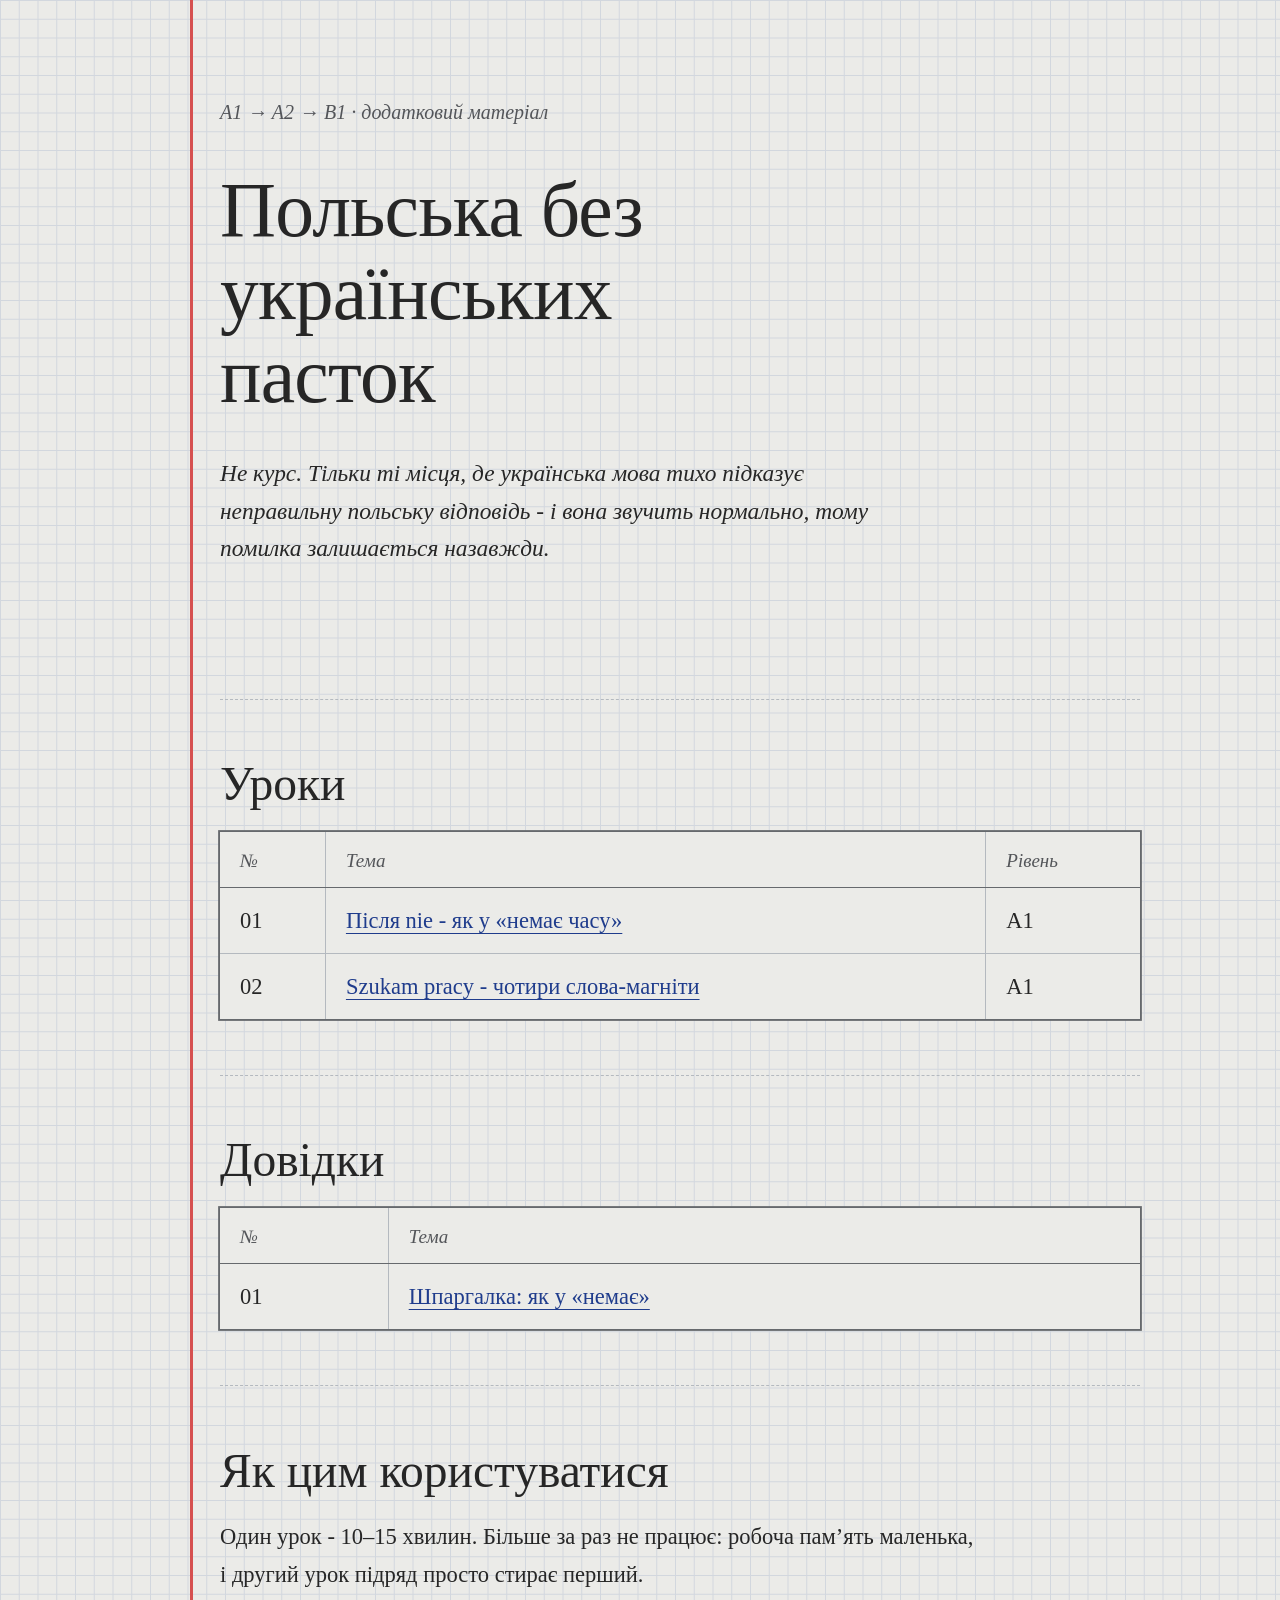
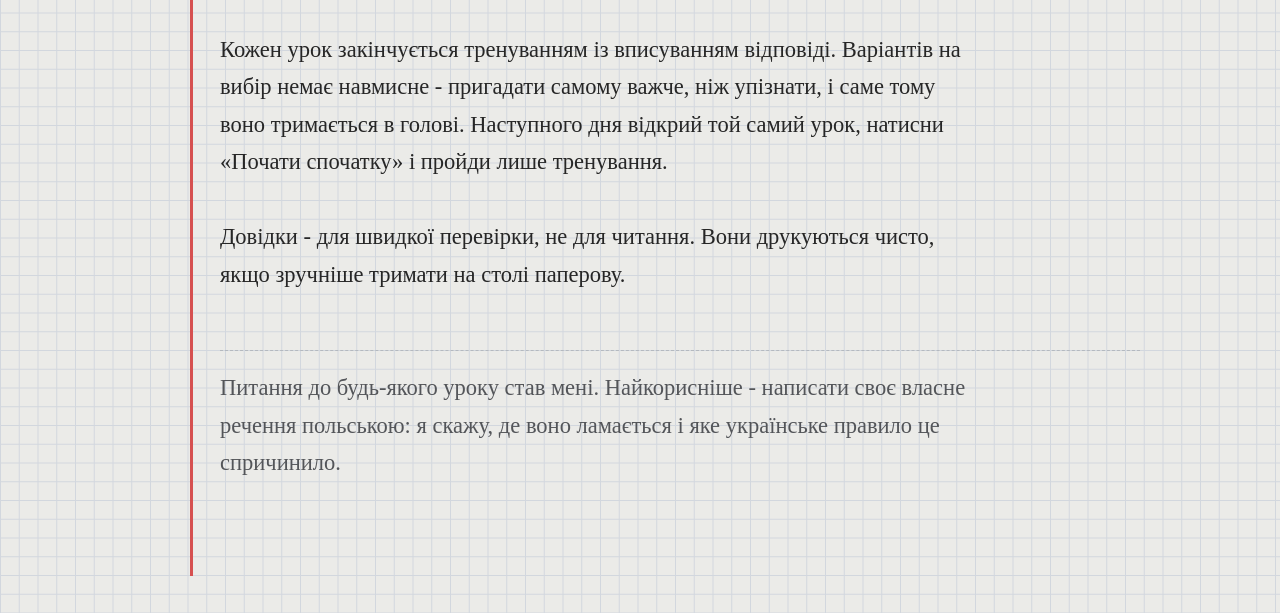
==== index.html @ 4c77323d "Add index.html" ====
<!DOCTYPE html>
<html lang="uk">
<head>
<meta charset="utf-8">
<meta name="viewport" content="width=device-width, initial-scale=1">
<title>Польська без українських пасток</title>
<link rel="stylesheet" href="assets/kurs.css">
<script src="assets/palette.js"></script>
</head>
<body>
<main class="wrap">

<header class="masthead">
  <p class="eyebrow">A1 → A2 → B1 · додатковий матеріал</p>
  <h1>Польська без українських пасток</h1>
  <p class="standfirst">Не курс. Тільки ті місця, де українська мова тихо підказує неправильну польську відповідь - і вона звучить нормально, тому помилка залишається назавжди.</p>
</header>

<h2>Уроки</h2>

<table>
  <thead><tr><th>№</th><th>Тема</th><th>Рівень</th></tr></thead>
  <tbody>
    <tr><td>01</td><td><a href="lessons/0001-dopelniacz-po-zaprzeczeniu.html">Після nie - як у «немає часу»</a></td><td>A1</td></tr>
    <tr><td>02</td><td><a href="lessons/0002-dopelniacz-po-czasownikach.html">Szukam pracy - чотири слова-магніти</a></td><td>A1</td></tr>
  </tbody>
</table>

<h2>Довідки</h2>

<table>
  <thead><tr><th>№</th><th>Тема</th></tr></thead>
  <tbody>
    <tr><td>01</td><td><a href="reference/0001-dopelniacz-sciagawka.html">Шпаргалка: як у «немає»</a></td></tr>
  </tbody>
</table>

<h2>Як цим користуватися</h2>

<p>Один урок - 10–15 хвилин. Більше за раз не працює: робоча пам’ять маленька, і другий урок підряд просто стирає перший.</p>

<p>Кожен урок закінчується тренуванням із вписуванням відповіді. Варіантів на вибір немає навмисне - пригадати самому важче, ніж упізнати, і саме тому воно тримається в голові. Наступного дня відкрий той самий урок, натисни «Почати спочатку» і пройди лише тренування.</p>

<p>Довідки - для швидкої перевірки, не для читання. Вони друкуються чисто, якщо зручніше тримати на столі паперову.</p>

<div class="ask">
  <p>Питання до будь-якого уроку став мені. Найкорисніше - написати своє власне речення польською: я скажу, де воно ламається і яке українське правило це спричинило.</p>
</div>

</main>
</body>
</html>
---- assets/kurs.css ----
/* kurs.css - shared stylesheet for the UA→PL trap lessons. Style: 06 Зошит (design/06-zoshyt-kolory.html).
   Every lesson, reference and index page links this file AND assets/palette.js (colour picker, top right).
   New page head:  <link rel="stylesheet" href="../assets/kurs.css"><script src="../assets/palette.js"></script>
   Do not inline styles in a lesson. Old style kept in kurs.v1-old.css. */


@font-face { font-family: "Karrik"; src: url("fonts/KarrikUA-Regular.woff2") format("woff2"); font-weight: 400; font-style: normal; font-display: swap; }
@font-face { font-family: "Karrik"; src: url("fonts/KarrikUA-Italic.woff2") format("woff2"); font-weight: 400; font-style: italic; font-display: swap; }
@font-face { font-family: "Lack"; src: url("fonts/LackUA-Regular.woff2") format("woff2"); font-weight: 400; font-display: swap; }
@font-face { font-family: "Trickster"; src: url("fonts/TricksterUA-Regular.woff2") format("woff2"); font-weight: 400; font-display: swap; }

/* ---------- tokens ---------- */
:root {
  color-scheme: light;
  --paper: #fbfaf5;
  --grid: #cfe0f2;
  --margin: #e05050;
  --text: #2b2b2b;          /* graphite: Ukrainian */
  --ink: #1d3a8a;           /* ballpoint blue: Polish */
  --pen: #cc1f1f;           /* teacher's red pen */
  --muted: #5b5b57;
  --pencil: #6e6e69;
  --line: #b9c3cf;
  --card: #ffffff;
  --card-shadow: 0 1px 2px rgba(40, 40, 30, .12), 0 6px 18px rgba(40, 40, 30, .08);
  --sticky: #fff3a6;
  --sticky-edge: #f1dc6a;
  --tape: rgba(236, 226, 196, .78);
  --tape-edge: rgba(180, 168, 130, .35);
  --field-line: #6f93cf;
  --btn: #1d3a8a;
  --btn-ink: #ffffff;
  --focus: #1d3a8a;
  --ok-wash: rgba(204, 31, 31, .045);

  --f-body: "Karrik", "Iowan Old Style", Georgia, "Times New Roman", serif;
  --f-head: "Lack", "Karrik", Georgia, serif;
  --f-hand: "Trickster", "Segoe Print", "Bradley Hand", "Comic Sans MS", cursive;
  --cell: 15px;
  --lh: 30px;
  --marg: 4.5rem;          /* red margin line position inside the page */
  --pad: 6rem;             /* content start */
}


/* ---------- base: squared paper ---------- */
*, *::before, *::after { box-sizing: border-box; }
html { -webkit-text-size-adjust: 100%; text-size-adjust: 100%; scroll-behavior: smooth; }
body {
  margin: 0;
  padding-bottom: 75px;
  background-color: var(--paper);
  background-image:
    linear-gradient(var(--grid) 1px, transparent 1px),
    linear-gradient(90deg, var(--grid) 1px, transparent 1px);
  background-size: var(--cell) var(--cell);
  background-position: 0 0;
  color: var(--text);
  font-family: var(--f-body);
  font-size: 18px;
  line-height: var(--lh);
  -webkit-font-smoothing: antialiased;
}
::selection { background: rgba(29, 58, 138, .18); }

main.wrap {
  position: relative;
  max-width: calc(46rem + var(--pad) + 2rem);
  margin: 0 auto;
  padding: 0 2rem 0 var(--pad);
}
main.wrap::before {          /* red margin line */
  content: "";
  position: absolute;
  top: 0; bottom: -75px;
  left: var(--marg);
  width: 2px;
  background: var(--margin);
  pointer-events: none;
}

p { margin: 0 0 var(--lh); max-width: 38rem; }
strong { font-weight: 400; -webkit-text-stroke: .025em currentColor; }
a {
  color: var(--ink);
  text-decoration: underline;
  text-decoration-thickness: 1px;
  text-underline-offset: .22em;
}
a:hover { text-decoration-color: var(--pen); text-decoration-thickness: 2px; }
:focus-visible {
  outline: 2.5px solid var(--focus);
  outline-offset: 3px;
  border-radius: 3px;
}

/* ---------- language marks ---------- */
.pl { color: var(--ink); }
.pl-bad {
  color: var(--pencil);
  text-decoration: line-through;
  text-decoration-color: var(--pen);
  text-decoration-thickness: 2px;
}
.ua, .gloss { color: var(--muted); font-style: italic; }

mark { background: none; color: inherit; padding: 0; }

/* THE red-pen circle */
:is(mark.end, .chg) {
  position: relative;
  display: inline-block;
  color: var(--pen);
  -webkit-text-stroke: .045em currentColor;   /* Karrik has one weight: pen pressure */
  padding: 0 .28em;
  margin: 0 .02em;
  line-height: 1;
}
:is(mark.end, .chg)::before,
:is(mark.end, .chg)::after {
  content: "";
  position: absolute;
  pointer-events: none;
  border: 2px solid var(--pen);
}
:is(mark.end, .chg)::before {
  left: -.04em; right: -.06em;
  top: -.16em; bottom: -.14em;
  border-radius: 50% 47% 52% 46% / 54% 50% 48% 52%;
  transform: rotate(-8deg);
}
:is(mark.end, .chg)::after {          /* the pen overshoots where the loop closes */
  left: .1em; right: -.16em;
  top: -.24em; bottom: .25em;
  border-width: 1.5px;
  border-radius: 50%;
  transform: rotate(14deg);
  border-left-color: transparent;
  border-bottom-color: transparent;
  border-right-color: transparent;
  opacity: .9;
}
mark.was {
  color: inherit;
  text-decoration: underline wavy;
  text-decoration-color: var(--pencil);
  text-decoration-thickness: 1px;
  text-underline-offset: .2em;
}

/* ---------- masthead ---------- */
header.masthead {
  padding: 75px 0 30px;
}
.eyebrow {
  display: flex;
  flex-wrap: wrap;
  align-items: baseline;
  gap: 0 1.2rem;
  margin: 0 0 30px;
  font-style: italic;
  color: var(--muted);
  font-size: 1rem;
}
.eyebrow .lvl {
  font-style: normal;
  font-family: var(--f-head);
  color: var(--ink);
  border: 1.5px solid var(--ink);
  border-radius: 3px 6px 4px 5px;
  padding: 0 .45em;
  line-height: 1.6;
}
.eyebrow .num { font-style: normal; color: var(--text); }
.eyebrow .time::before { content: "~ "; }

h1 {
  font-family: var(--f-head);
  font-weight: 400;
  font-size: clamp(40px, 6vw, 62px);
  line-height: 1.07;
  letter-spacing: -.01em;
  color: var(--text);
  margin: 0 0 30px;
  max-width: 15ch;
  text-wrap: balance;
}
h1 .pl {
  position: relative;
  color: var(--ink);
  white-space: nowrap;
}
h1 .pl::after {          /* teacher underlines the key word */
  content: "";
  position: absolute;
  left: -.05em; right: -.08em;
  bottom: -.08em;
  height: .2em;
  background: url("data:image/svg+xml,%3Csvg xmlns='http://www.w3.org/2000/svg' viewBox='0 0 120 12' preserveAspectRatio='none'%3E%3Cpath d='M2 8 C 30 3, 60 10, 90 5 S 115 6, 118 4' fill='none' stroke='%23cc1f1f' stroke-width='3' stroke-linecap='round'/%3E%3C/svg%3E") no-repeat center / 100% 100%;
}
.standfirst {
  font-size: 1.17rem;
  font-style: italic;
  color: var(--text);
  max-width: 34rem;
  margin-bottom: 30px;
}

/* section nav: plan of the lesson */
ol.steps {
  list-style: none;
  margin: 0;
  padding: 0;
  display: flex;
  flex-wrap: wrap;
  gap: 0 .4rem;
  counter-reset: step -1;
}
ol.steps li { counter-increment: step; }
ol.steps a {
  display: inline-flex;
  align-items: center;
  gap: .45rem;
  min-height: 44px;
  padding: 0 .6rem 0 0;
  color: var(--text);
  text-decoration: none;
}
ol.steps a::before {
  content: counter(step);
  display: inline-grid;
  place-items: center;
  width: 1.7rem; height: 1.7rem;
  border: 1.5px solid var(--ink);
  border-radius: 50% 46% 52% 48%;
  color: var(--ink);
  font-family: var(--f-head);
  font-size: .9rem;
  line-height: 1;
}
ol.steps a:hover { color: var(--pen); }
ol.steps a:hover::before { border-color: var(--pen); color: var(--pen); }

/* ---------- sections ---------- */
section.block {
  position: relative;
  padding: 45px 0 30px;
  scroll-margin-top: 15px;
}
section.block + section.block::before,
header.masthead + section.block::before {      /* torn-off ruler line between sections */
  content: "";
  display: block;
  height: 0;
  border-top: 1.5px dashed var(--line);
  margin: 0 0 45px;
  max-width: 46rem;
}

h2 {
  font-family: var(--f-head);
  font-weight: 400;
  font-size: clamp(28px, 3.4vw, 38px);
  line-height: 1.2;
  color: var(--text);
  margin: 0 0 15px;
  text-wrap: balance;
}
h2 .h-num {
  position: absolute;
  left: calc(-1 * var(--pad) + .9rem);
  width: calc(var(--marg) - 1.6rem);
  text-align: right;
  font-family: var(--f-head);
  font-size: 1.15em;
  color: var(--ink);
  line-height: 1.2;
}
h2 .h-num::after { content: "."; }

h3 {
  font-family: var(--f-head);
  font-weight: 400;
  font-size: 1.4rem;
  line-height: var(--lh);
  color: var(--text);
  margin: 45px 0 15px;
}
h3.rung { display: flex; flex-wrap: wrap; align-items: baseline; gap: 0 .8rem; }
.rung-n {
  font-family: var(--f-body);
  font-size: .95rem;
  font-style: italic;
  color: var(--ink);
  padding: 0 .5em;
  border: 1.5px solid var(--ink);
  border-radius: 4px 7px 5px 6px;
  line-height: 1.6;
}

.lead { font-size: 1.1rem; color: var(--text); }
.aloud {
  padding: 15px 1.1rem;
  border: 1.5px solid var(--pencil);
  border-radius: 4px 9px 5px 8px;
  background: var(--paper);
}
.aloud strong { color: var(--pen); -webkit-text-stroke: 0; font-family: var(--f-hand); font-size: 1.35rem; font-weight: 400; }

/* handwriting: annotations only */
.box .label, .guess .label, .worked-tag, .verdict .why {
  font-family: var(--f-hand);
  color: var(--pen);
  font-weight: 400;
  letter-spacing: 0;
}
.box .label, .guess .label { font-size: 1.45rem; line-height: var(--lh); margin: 0 0 8px; }

/* ---------- scene / dialogue ---------- */
.dialogue { margin: 0 0 var(--lh); max-width: 40rem; }
.dialogue .line {
  margin: 0 0 15px;
  display: grid;
  grid-template-columns: 4.6rem minmax(0, 1fr);
  column-gap: .8rem;
}
.dialogue .who {
  grid-row: 1 / span 2;
  font-size: .82rem;
  letter-spacing: .08em;
  text-transform: uppercase;
  color: var(--muted);
}
.dialogue .line .pl { font-size: 1.15rem; }
.dialogue .line .gloss { grid-column: 2; font-size: .95rem; line-height: 1.5; }
.dialogue .line.you .who { color: var(--ink); }
.dialogue .line.you .who::before { content: "- "; }

/* ---------- example table ---------- */
table.pairs-table {
  width: 100%;
  max-width: 46rem;
  border-collapse: collapse;
  margin: 0 0 var(--lh);
  background: var(--paper);
  box-shadow: 0 0 0 1.5px var(--pencil);
}
thead th {
  text-align: left;
  font-weight: 400;
  font-style: italic;
  font-size: .95rem;
  color: var(--muted);
  padding: 8px 1rem 6px;
  border-bottom: 1.5px solid var(--pencil);
}
thead th .pl { font-style: normal; }
td {
  padding: 11px 1rem;
  border-bottom: 1px solid var(--line);
  vertical-align: baseline;
}
td + td, th + th { border-left: 1px solid var(--line); }
td:first-child .pl { color: var(--ink); opacity: .82; }
td:nth-child(2) .pl { font-size: 1.1rem; }
td.ua { font-size: .95rem; }
tbody tr:last-child td { border-bottom: none; }

/* ---------- guess ---------- */
.guess { margin: 0 0 var(--lh); max-width: 44rem; }
textarea, input[type="text"] {
  font: inherit;
  color: var(--ink);
  background: transparent;
  border: none;
  border-radius: 0;
  width: 100%;
  display: block;
}
textarea {
  max-width: 40rem;
  min-height: 90px;
  padding: 0 .4rem;
  margin: 0 0 15px;
  line-height: var(--lh);
  resize: vertical;
  background-image: repeating-linear-gradient(transparent 0 29px, var(--field-line) 29px 30px);
  background-attachment: local;
  border-bottom: 1px dashed var(--field-line);
  opacity: 1;
}
textarea::placeholder, input::placeholder { color: var(--pencil); font-style: italic; opacity: .9; }
textarea:focus, input[type="text"]:focus { outline: none; background-color: rgba(127, 160, 220, .08); }
textarea:focus-visible, input[type="text"]:focus-visible { outline: none; box-shadow: 0 2px 0 var(--focus); }

details.reveal > summary {
  display: inline-flex;
  align-items: center;
  gap: .55rem;
  min-height: 44px;
  cursor: pointer;
  color: var(--ink);
  list-style: none;
  text-decoration: underline dashed;
  text-underline-offset: .25em;
  text-decoration-thickness: 1px;
}
details.reveal > summary::-webkit-details-marker { display: none; }
details.reveal > summary::before {
  content: "+";
  display: inline-grid;
  place-items: center;
  width: 1.5rem; height: 1.5rem;
  border: 1.5px solid var(--ink);
  border-radius: 4px 6px 5px 7px;
  font-family: var(--f-head);
  line-height: 1;
}
details.reveal[open] > summary::before { content: "-"; }
details.reveal[open] > .box { margin-top: 30px; }

/* ---------- boxes ---------- */
.box {
  position: relative;
  margin: 0 0 45px;
  padding: 22px 1.5rem 15px;
  max-width: 42rem;
}
.box > :last-child { margin-bottom: 0; }
.box p { margin-bottom: 15px; }

/* rule: taped index card */
.box.rule {
  background: var(--card);
  box-shadow: var(--card-shadow);
  transform: rotate(-.35deg);
  padding-top: 30px;
}
.box.rule::before,
.box.rule::after {
  content: "";
  position: absolute;
  top: -12px;
  width: 92px; height: 26px;
  background: var(--tape);
  border-left: 1px dashed var(--tape-edge);
  border-right: 1px dashed var(--tape-edge);
  box-shadow: 0 1px 2px rgba(0, 0, 0, .06);
}
.box.rule::before { left: 18px; transform: rotate(-5deg); }
.box.rule::after { right: 18px; transform: rotate(4deg); }

.oneline {
  font-family: var(--f-head);
  font-size: clamp(1.35rem, 2.3vw, 1.6rem);
  line-height: 1.3;
  color: var(--text);
}
.oneline .pl { color: var(--ink); }
.formula {
  font-size: 1.25rem;
  padding: 8px 0;
  border-top: 1px dashed var(--line);
  border-bottom: 1px dashed var(--line);
}
.arrow { color: var(--pen); padding: 0 .3em; font-family: var(--f-head); }
.test { font-size: 1rem; color: var(--muted); }
.test strong { color: var(--text); }

/* plus: yellow sticky note (scoped ink, stays light on chalkboard) */
.box.plus {
  --text: #2b2b2b;
  --ink: #1d3a8a;
  --pen: #b81818;
  --muted: #4d4a3a;
  background: var(--sticky);
  color: #2b2b2b;
  transform: rotate(.6deg);
  box-shadow: 0 1px 1px rgba(0, 0, 0, .08), 4px 8px 16px rgba(60, 50, 0, .14);
  border-bottom: 3px solid var(--sticky-edge);
  max-width: 36rem;
}
.box.plus::after {          /* curled corner */
  content: "";
  position: absolute;
  right: 0; bottom: -3px;
  width: 26px; height: 26px;
  background: linear-gradient(135deg, var(--sticky-edge) 0 50%, var(--paper) 50%);
  box-shadow: -2px -2px 3px rgba(0, 0, 0, .06);
}

/* watch: pencil-boxed note */
.box.watch {
  border: 1.5px solid var(--pencil);
  border-radius: 6px 14px 8px 12px / 10px 6px 14px 8px;
  background: transparent;
}
.box.watch::before {        /* second, sketchy pencil pass */
  content: "";
  position: absolute;
  inset: 3px -3px -2px 2px;
  border: 1px solid var(--pencil);
  border-radius: 12px 6px 14px 8px / 8px 14px 6px 10px;
  opacity: .45;
  pointer-events: none;
}

/* ---------- pairs ---------- */
ul.pairs {
  list-style: none;
  margin: 0 0 var(--lh);
  padding: 0;
  max-width: 42rem;
}
ul.pairs li {
  position: relative;
  display: grid;
  grid-template-columns: 2.2rem minmax(0, 1fr);
  column-gap: .6rem;
  margin-bottom: 15px;
}
ul.pairs li > :not(.mark) { grid-column: 2; }
ul.pairs .mark {
  grid-row: 1 / span 2;
  width: 1.8rem; height: 1.8rem;
  margin-top: 2px;
  font-size: 0;
  color: transparent;
  background: var(--pen);
  -webkit-mask: var(--glyph) no-repeat center / contain;
  mask: var(--glyph) no-repeat center / contain;
}
ul.pairs li.no .mark { --glyph: url("data:image/svg+xml,%3Csvg xmlns='http://www.w3.org/2000/svg' viewBox='0 0 24 24'%3E%3Cpath d='M5 4.5 C 9 9, 14 14.5, 19.5 19.5 M 19 4 C 14 9, 9.5 14, 4.5 20' fill='none' stroke='black' stroke-width='2.6' stroke-linecap='round'/%3E%3C/svg%3E"); }
ul.pairs li.yes .mark { --glyph: url("data:image/svg+xml,%3Csvg xmlns='http://www.w3.org/2000/svg' viewBox='0 0 24 24'%3E%3Cpath d='M3.5 12.5 C 6 14, 8 16.5, 9.5 19.5 C 12 13, 16 7.5, 21.5 3.5' fill='none' stroke='black' stroke-width='2.6' stroke-linecap='round' stroke-linejoin='round'/%3E%3C/svg%3E"); }
ul.pairs li.same .mark { --glyph: url("data:image/svg+xml,%3Csvg xmlns='http://www.w3.org/2000/svg' viewBox='0 0 24 24'%3E%3Cpath d='M4.5 9.5 C 9 8.6, 14 9.2, 19.5 8.5 M 4.5 15.5 C 9.5 14.8, 14 15.4, 19.5 14.8' fill='none' stroke='black' stroke-width='2.4' stroke-linecap='round'/%3E%3C/svg%3E"); background: var(--pencil); }
ul.pairs li .pl, ul.pairs li .pl-bad { font-size: 1.12rem; }
ul.pairs li .gloss { font-size: .95rem; line-height: 1.5; }
ul.pairs.compact { margin: 15px 0 0; }
ul.pairs.compact li { margin-bottom: 8px; }
ul.pairs.compact li .pl { font-size: 1rem; }
ul.pairs.compact .mark { width: 1.4rem; height: 1.4rem; margin-top: 4px; }

/* ---------- lost toggle ---------- */
label.lost {
  display: inline-flex;
  align-items: center;
  gap: .6rem;
  min-height: 44px;
  margin-top: 15px;
  color: var(--muted);
  font-style: italic;
  cursor: pointer;
}
label.lost input {
  appearance: none;
  -webkit-appearance: none;
  width: 1.3rem; height: 1.3rem;
  margin: 0;
  border: 1.5px solid var(--pencil);
  border-radius: 3px 5px 4px 6px;
  display: inline-grid;
  place-items: center;
  cursor: pointer;
  background: var(--paper);
}
label.lost input:checked { border-color: var(--pen); }
label.lost input:checked::after {
  content: "";
  width: 1.5rem; height: 1.5rem;
  transform: translate(2px, -3px);
  background: var(--pen);
  -webkit-mask: url("data:image/svg+xml,%3Csvg xmlns='http://www.w3.org/2000/svg' viewBox='0 0 24 24'%3E%3Cpath d='M3.5 12.5 C 6 14, 8 16.5, 9.5 19.5 C 12 13, 16 7.5, 21.5 3.5' fill='none' stroke='black' stroke-width='2.6' stroke-linecap='round'/%3E%3C/svg%3E") no-repeat center / contain;
  mask: url("data:image/svg+xml,%3Csvg xmlns='http://www.w3.org/2000/svg' viewBox='0 0 24 24'%3E%3Cpath d='M3.5 12.5 C 6 14, 8 16.5, 9.5 19.5 C 12 13, 16 7.5, 21.5 3.5' fill='none' stroke='black' stroke-width='2.6' stroke-linecap='round'/%3E%3C/svg%3E") no-repeat center / contain;
}
label.lost:has(input:checked) { color: var(--pen); }

/* ---------- worked example ---------- */
.worked {
  position: relative;
  display: flex;
  flex-wrap: wrap;
  align-items: baseline;
  gap: 0 .6rem;
  margin: 0 0 30px;
  padding: 8px 0 8px 1.1rem;
  border-left: 2px solid var(--pen);
  max-width: 42rem;
}
.worked-tag { font-size: 1.4rem; margin-right: .3rem; }
.worked-note { flex-basis: 100%; font-style: italic; color: var(--muted); font-size: .98rem; }
.worked-note .pl { font-style: normal; }

/* ---------- drill ---------- */
ol.drill {
  list-style: none;
  margin: 0 0 8px;
  padding: 0;
  counter-reset: item;
  max-width: 42rem;
}
ol.drill > li {
  counter-increment: item;
  position: relative;
  display: grid;
  grid-template-columns: 1.8rem minmax(0, 1fr);
  column-gap: .4rem;
  padding: 8px 0 15px;
  margin: 0 0 15px;
}
ol.drill > li::before {
  content: counter(item) ")";
  grid-row: 1 / span 4;
  color: var(--ink);
}
ol.drill > li > * { grid-column: 2; }
.stem { display: block; font-size: 1.08rem; }
.stem.ua { color: var(--text); }
.cue { display: block; font-size: .95rem; font-style: italic; color: var(--muted); line-height: 1.6; }
.cue::before { content: "у словнику: "; }
.cue { font-style: italic; }

.answer-row {
  display: flex;
  flex-wrap: wrap;
  align-items: flex-end;
  gap: 8px .6rem;
  margin-top: 6px;
}
.answer-row input[type="text"] {
  flex: 1 1 12rem;
  width: auto;
  min-width: 0;
  min-height: 44px;
  padding: 6px .3rem 4px;
  font-size: 1.15rem;
  border-bottom: 2px dashed var(--field-line);
}
.answer-row input[type="text"]:focus { border-bottom-style: solid; }
button {
  font: inherit;
  font-size: .98rem;
  min-height: 44px;
  padding: 0 1rem;
  border-radius: 6px 9px 7px 8px;
  cursor: pointer;
  transition: background .15s, color .15s, border-color .15s, transform .1s;
}
.answer-row button:first-of-type {
  background: var(--btn);
  color: var(--btn-ink);
  border: 1.5px solid var(--btn);
}
.answer-row button:first-of-type:hover:not(:disabled) { transform: translateY(-1px); box-shadow: 0 2px 0 rgba(0,0,0,.15); }
.answer-row button:last-of-type,
.scorebar button {
  background: var(--paper);
  color: var(--text);
  border: 1.5px solid var(--pencil);
}
.answer-row button:last-of-type:hover:not(:disabled),
.scorebar button:hover { border-color: var(--pen); color: var(--pen); }
button:disabled { cursor: default; }
.answer-row button:disabled,
.answer-row button:first-of-type:disabled {
  background: transparent;
  color: var(--pencil);
  border: 1.5px dashed var(--line);
}
.answer-row input:disabled { color: var(--ink); opacity: 1; -webkit-text-fill-color: var(--ink); border-bottom-style: solid; }

.verdict { display: none; }
.verdict.show { display: block; margin-top: 8px; color: var(--text); line-height: 1.5; }
.verdict .why { display: block; font-size: 1.35rem; line-height: 1.3; margin-top: 4px; }

/* teacher's marks in the margin */
ol.drill > li.state-ok::after,
ol.drill > li.state-no::after,
ol.drill > li.state-near::after {
  content: "";
  position: absolute;
  left: calc(-1 * var(--pad) + 1.1rem);
  top: 4px;
  width: 2.1rem; height: 2.1rem;
  background: var(--pen);
  -webkit-mask: var(--glyph) no-repeat center / contain;
  mask: var(--glyph) no-repeat center / contain;
}
ol.drill > li.state-ok { --glyph: url("data:image/svg+xml,%3Csvg xmlns='http://www.w3.org/2000/svg' viewBox='0 0 24 24'%3E%3Cpath d='M3.5 12.5 C 6 14, 8 16.5, 9.5 19.5 C 12 13, 16 7.5, 21.5 3.5' fill='none' stroke='black' stroke-width='2.4' stroke-linecap='round'/%3E%3C/svg%3E"); }
ol.drill > li.state-no { --glyph: url("data:image/svg+xml,%3Csvg xmlns='http://www.w3.org/2000/svg' viewBox='0 0 24 24'%3E%3Cpath d='M5 4.5 C 9 9, 14 14.5, 19.5 19.5 M 19 4 C 14 9, 9.5 14, 4.5 20' fill='none' stroke='black' stroke-width='2.4' stroke-linecap='round'/%3E%3C/svg%3E"); }
ol.drill > li.state-near { --glyph: url("data:image/svg+xml,%3Csvg xmlns='http://www.w3.org/2000/svg' viewBox='0 0 24 24'%3E%3Cpath d='M3 13 C 6 8, 9 8, 12 12 S 18 16, 21 10' fill='none' stroke='black' stroke-width='2.4' stroke-linecap='round'/%3E%3C/svg%3E"); }
ol.drill > li.state-no .answer-row input { border-bottom-color: var(--pen); }
ol.drill > li.state-no .verdict { color: var(--pen); }

.scorebar {
  display: flex;
  flex-wrap: wrap;
  align-items: center;
  gap: 8px 1rem;
  max-width: 42rem;
  margin: 0 0 15px;
  padding-left: 2.2rem;
  font-style: italic;
  color: var(--muted);
  font-size: .95rem;
}
.scorebar strong {
  display: inline-block;
  font-family: var(--f-hand);
  font-style: normal;
  font-weight: 400;
  -webkit-text-stroke: 0;
  font-size: 1.7rem;
  line-height: 1;
  color: var(--pen);
  padding: .3em .5em .2em;
  margin-right: .5rem;
  border: 2px solid var(--pen);
  border-radius: 54% 46% 50% 48% / 56% 50% 46% 52%;
  transform: rotate(-5deg);
}
.scorebar button { min-height: 40px; font-size: .9rem; margin-left: auto; }

/* ---------- repeat ---------- */
ul.spacing {
  list-style: none;
  margin: 0;
  padding: 0;
  max-width: 38rem;
}
ul.spacing li {
  display: grid;
  grid-template-columns: 9rem minmax(0, 1fr);
  column-gap: 1rem;
  border-bottom: 1px dashed var(--line);
  padding: 7px 0;
}
.when { font-family: var(--f-head); color: var(--ink); }
.what { color: var(--text); }

/* ---------- footer ---------- */
footer.foot {
  padding: 45px 0 30px;
  font-size: .95rem;
  color: var(--muted);
}
.foot .sources strong { color: var(--text); }
.foot .next {
  display: flex;
  flex-wrap: wrap;
  justify-content: space-between;
  gap: 0 1rem;
  max-width: 46rem;
  border-top: 1.5px dashed var(--line);
  padding-top: 15px;
}
.foot .next a {
  display: inline-flex;
  align-items: center;
  min-height: 44px;
  font-family: var(--f-head);
  font-size: 1.15rem;
  text-decoration: none;
}
.foot .next a:hover { color: var(--pen); }

/* ---------- phone ---------- */
@media (max-width: 640px) {
  :root { --marg: 24px; --pad: 38px; }
  body { font-size: 17.5px; }
  main.wrap { padding: 0 16px 0 var(--pad); }
  header.masthead { padding-top: 45px; }
  h1 { font-size: clamp(34px, 9.6vw, 40px); }
  .standfirst { font-size: 1.05rem; }
  ol.steps { gap: 0 .2rem; }
  ol.steps a { padding-right: .4rem; font-size: .95rem; }

  h2 .h-num {
    position: static;
    width: auto;
    margin-right: .35em;
    font-size: 1em;
  }

  .dialogue .line { grid-template-columns: minmax(0, 1fr); }
  .dialogue .who { grid-row: auto; line-height: 1.6; }
  .dialogue .line .gloss { grid-column: 1; }

  table.pairs-table, table.pairs-table tbody, table.pairs-table tr, table.pairs-table td { display: block; width: 100%; }
  table.pairs-table thead { display: none; }
  table.pairs-table tr { padding: 10px .9rem; border-bottom: 1px solid var(--line); }
  table.pairs-table tbody tr:last-child { border-bottom: none; }
  table.pairs-table td { border: none !important; padding: 0; }
  table.pairs-table td:first-child { font-size: .92rem; line-height: 1.5; }
  table.pairs-table td:first-child::after { content: " →"; color: var(--pen); }
  table.pairs-table td:nth-child(2) { padding: 4px 0 2px; }
  table.pairs-table td.ua { font-size: .9rem; line-height: 1.5; }

  .box { padding: 22px 1rem 12px; }
  .box.rule::before, .box.rule::after { width: 70px; }
  .formula { font-size: 1.1rem; }

  ol.drill > li { grid-template-columns: 1.5rem minmax(0, 1fr); }
  .answer-row input[type="text"] { flex-basis: 100%; font-size: 17px; }
  .answer-row button { flex: 1 1 0; }
  ol.drill > li.state-ok::after,
  ol.drill > li.state-no::after,
  ol.drill > li.state-near::after { left: calc(-1 * var(--pad) + 1px); width: 1.35rem; height: 1.35rem; top: 10px; }
  .scorebar { padding-left: 0; }

  ul.spacing li { grid-template-columns: 7.5rem minmax(0, 1fr); }
}

@media (prefers-reduced-motion: reduce) {
  html { scroll-behavior: auto; }
  *, *::before, *::after { transition: none !important; animation: none !important; }
}

/* ---------- print ---------- */
@media print {
  :root, :root[data-theme] {
    --paper: #fff; --grid: transparent; --text: #000; --muted: #333; --pencil: #555;
    --ink: #1d3a8a; --pen: #000; --card: #fff; --line: #999;
  }
  body { background: #fff; color: #000; padding: 0; font-size: 11pt; line-height: 1.5; }
  main.wrap { max-width: none; padding: 0 0 0 1.5rem; }
  main.wrap::before { left: .5rem; background: #999; }
  .box, .box.rule, .box.plus { transform: none; box-shadow: none; background: #fff; border: 1px solid #999; }
  .box.rule::before, .box.rule::after, .box.plus::after { display: none; }
  button, .scorebar, .design-nav, label.lost { display: none !important; }
  :is(mark.end, .chg) { color: #000; -webkit-text-stroke: .05em #000; text-decoration: underline; text-decoration-thickness: 2px; text-underline-offset: .18em; }
  :is(mark.end, .chg)::before { border-color: #000; }
  :is(mark.end, .chg)::after { display: none; }
  ol.drill > li, .box { break-inside: avoid; }
}

/* =====================================================================
   4 palettes. Default (no choice saved) = gray paper. palette.js sets
   data-palette + data-theme on <html> and draws the picker.
   ===================================================================== */
:root[data-palette="board"] {
  color-scheme: dark;
  --paper:#1f2a26; --grid:rgba(232,235,228,.075); --margin:rgba(255,122,107,.55);
  --text:#e8ebe4; --ink:#9ec1ff; --pen:#ff7a6b; --muted:#b4bcb2; --pencil:#a3aba1;
  --line:rgba(232,235,228,.22); --card:#26332e;
  --card-shadow:0 1px 2px rgba(0,0,0,.3),0 8px 22px rgba(0,0,0,.25);
  --sticky:#e9dd8e; --sticky-edge:#c9b95a; --tape:rgba(232,235,228,.2); --tape-edge:rgba(232,235,228,.12);
  --field-line:#9ec1ff; --btn:#9ec1ff; --btn-ink:#13201b; --focus:#9ec1ff; --ok-wash:rgba(255,122,107,.06);
}
:root[data-palette="graphite"] {
  color-scheme: dark;
  --paper:#22211f; --grid:rgba(240,232,215,.07); --margin:rgba(255,132,112,.5);
  --text:#ece7dc; --ink:#a9c5ff; --pen:#ff8571; --muted:#bab3a6; --pencil:#a59e92;
  --line:rgba(236,231,220,.2); --card:#2c2b28;
  --card-shadow:0 1px 2px rgba(0,0,0,.35),0 8px 22px rgba(0,0,0,.3);
  --sticky:#e6d98a; --sticky-edge:#c4b45a; --tape:rgba(236,231,220,.18); --tape-edge:rgba(236,231,220,.1);
  --field-line:#a9c5ff; --btn:#a9c5ff; --btn-ink:#1a1917; --focus:#a9c5ff; --ok-wash:rgba(255,133,113,.06);
}
:root[data-palette="cream"] {
  color-scheme: light;
  --paper:#f5eedb; --grid:#d3dbe2; --margin:#d9534a;
  --text:#2e2a24; --ink:#1d3a8a; --pen:#c21d1d; --muted:#5d5548; --pencil:#71675a;
  --line:#c6bba5; --card:#fffaf0;
  --card-shadow:0 1px 2px rgba(70,55,20,.14),0 6px 18px rgba(70,55,20,.09);
  --sticky:#fff0a0; --sticky-edge:#e6d06a; --tape:rgba(232,218,180,.82); --tape-edge:rgba(170,150,100,.35);
  --field-line:#6f8fc5; --btn:#1d3a8a; --btn-ink:#fff; --focus:#1d3a8a; --ok-wash:rgba(194,29,29,.045);
}
:root, :root[data-palette="gray"] {
  color-scheme: light;
  --paper:#ebebe8; --grid:#d2d7de; --margin:#d65050;
  --text:#262626; --ink:#1f3c8c; --pen:#c42020; --muted:#535559; --pencil:#66696d;
  --line:#b4b9bf; --card:#f8f8f6;
  --card-shadow:0 1px 2px rgba(20,25,30,.13),0 6px 18px rgba(20,25,30,.08);
  --sticky:#fff2a0; --sticky-edge:#e8d36a; --tape:rgba(222,222,216,.88); --tape-edge:rgba(140,140,135,.35);
  --field-line:#6b8cc7; --btn:#1f3c8c; --btn-ink:#fff; --focus:#1f3c8c; --ok-wash:rgba(196,32,32,.045);
}
html, body { transition: background-color .2s; }

/* ---------- palette picker: top right ---------- */
.pal { position: fixed; top: 12px; right: 12px; z-index: 999; font: 500 12px/1 -apple-system, BlinkMacSystemFont, "Segoe UI", sans-serif; }
.pal-toggle { all: unset; box-sizing: border-box; width: 30px; height: 30px; border-radius: 50%; display: grid; place-items: center; cursor: pointer;
  background: rgba(20,20,20,.82); box-shadow: 0 2px 10px rgba(0,0,0,.2); }
.pal-toggle:focus-visible, .pal-menu button:focus-visible { outline: 2px solid #9ec1ff; outline-offset: 2px; }
.pal .sw { width: 16px; height: 16px; border-radius: 50%; flex: none; box-shadow: inset 0 0 0 1px rgba(255,255,255,.4), 0 0 0 1px rgba(0,0,0,.25); }
.pal-menu { position: absolute; top: 36px; right: 0; display: none; flex-direction: column; gap: 2px; padding: 4px; border-radius: 12px;
  background: rgba(20,20,20,.9); backdrop-filter: blur(8px); -webkit-backdrop-filter: blur(8px); box-shadow: 0 4px 18px rgba(0,0,0,.25); }
.pal.open .pal-menu { display: flex; }
.pal-menu button { all: unset; display: flex; align-items: center; gap: 8px; padding: 7px 10px 7px 7px; border-radius: 8px; color: #ddd; white-space: nowrap; cursor: pointer; }
.pal-menu button:hover { background: rgba(255,255,255,.12); color: #fff; }
.pal-menu button[aria-checked="true"] { background: #fff; color: #111; }
.pal-menu .k { margin-left: auto; padding-left: 10px; opacity: .5; font-size: 11px; }
@media print { .pal { display: none; } }

/* =====================================================================
   Lesson markup (kurs classes) mapped onto Зошит
   ===================================================================== */
small { font-size: .85rem; color: var(--muted); }
main.wrap > h2 { margin-top: 45px; }
main.wrap > h2::before { content: ""; display: block; height: 0; border-top: 1.5px dashed var(--line); margin: 0 0 45px; max-width: 46rem; }
.step-note { color: var(--muted); font-style: italic; font-size: 1rem; }
b { font-weight: 400; color: var(--pen); }

/* generic tables */
table { width: 100%; max-width: 46rem; border-collapse: collapse; margin: 0 0 var(--lh); background: var(--paper); box-shadow: 0 0 0 1.5px var(--pencil); }
caption { caption-side: top; text-align: left; font-family: var(--f-hand); color: var(--pen); font-size: 1.3rem; padding-bottom: 6px; }
td { vertical-align: top; }
td small { display: inline-block; line-height: 1.5; }
.same { color: var(--pencil); font-style: italic; font-size: .85rem; white-space: nowrap; padding-left: .3em; }

/* wrong / right marks as spans */
ul.pairs .mark.yes { --glyph: url("data:image/svg+xml,%3Csvg xmlns='http://www.w3.org/2000/svg' viewBox='0 0 24 24'%3E%3Cpath d='M3.5 12.5 C 6 14, 8 16.5, 9.5 19.5 C 12 13, 16 7.5, 21.5 3.5' fill='none' stroke='black' stroke-width='2.6' stroke-linecap='round' stroke-linejoin='round'/%3E%3C/svg%3E"); }
ul.pairs .mark.no { --glyph: url("data:image/svg+xml,%3Csvg xmlns='http://www.w3.org/2000/svg' viewBox='0 0 24 24'%3E%3Cpath d='M5 4.5 C 9 9, 14 14.5, 19.5 19.5 M 19 4 C 14 9, 9.5 14, 4.5 20' fill='none' stroke='black' stroke-width='2.6' stroke-linecap='round'/%3E%3C/svg%3E"); }

/* plain box, trap, scene */
.box:not([class*=" "]) { border: 1.5px dashed var(--pencil); border-radius: 4px 9px 5px 8px; }
.box.trap { border: 2px solid var(--pen); border-radius: 8px 14px 6px 12px / 12px 6px 14px 8px; background: var(--ok-wash); }
.box.scene { border-left: 2px solid var(--ink); padding: 15px 0 10px 1.2rem; }
.dialog { margin: 0 0 15px; line-height: 1.8; }
.dialog .pl { font-size: 1.12rem; }
.dialog .who { display: inline-block; min-width: 6rem; font-size: .8rem; letter-spacing: .08em; text-transform: uppercase; color: var(--muted); }
.gloss-line { color: var(--muted); font-style: italic; font-size: .95rem; line-height: 1.5; }

/* guess (quiz.js opens .reveal) */
.guess { padding: 22px 1.5rem 15px; border: 1.5px dashed var(--pencil); border-radius: 6px 12px 8px 10px; }
.guess .reveal { display: none; margin-top: 30px; }
.guess.open .reveal { display: block; }
.guess .reveal > :last-child { margin-bottom: 0; }
.guess .prompt strong { font-family: var(--f-hand); color: var(--pen); -webkit-text-stroke: 0; font-size: 1.35rem; }

/* drill: quiz.js classes */
ol.drill > li.worked { border-left: 2px solid var(--pen); padding-left: .6rem; }
.verdict.ok { color: var(--ink); }
.verdict.near { color: var(--muted); }
.verdict.no { color: var(--pen); }
.verdict .why { color: var(--pen); }

/* read aloud checklist */
ul.aloud { list-style: none; margin: 0 0 var(--lh); padding: 10px 1.1rem; max-width: 42rem; border: 1.5px solid var(--pencil); border-radius: 4px 9px 5px 8px; }
ul.aloud li { border-bottom: 1px dashed var(--line); padding: 6px 0; }
ul.aloud li:last-child { border-bottom: none; }
ul.aloud label { display: flex; align-items: center; gap: .6rem; cursor: pointer; }
ul.aloud input, p.lost input { appearance: none; -webkit-appearance: none; flex: none; width: 1.3rem; height: 1.3rem; margin: 0; border: 1.5px solid var(--pencil);
  border-radius: 3px 5px 4px 6px; display: inline-grid; place-items: center; cursor: pointer; background: var(--paper); }
ul.aloud input:checked, p.lost input:checked { border-color: var(--pen); }
ul.aloud input:checked::after, p.lost input:checked::after { content: ""; width: 1.5rem; height: 1.5rem; transform: translate(2px, -3px); background: var(--pen);
  -webkit-mask: url("data:image/svg+xml,%3Csvg xmlns='http://www.w3.org/2000/svg' viewBox='0 0 24 24'%3E%3Cpath d='M3.5 12.5 C 6 14, 8 16.5, 9.5 19.5 C 12 13, 16 7.5, 21.5 3.5' fill='none' stroke='black' stroke-width='2.6' stroke-linecap='round'/%3E%3C/svg%3E") no-repeat center / contain;
  mask: url("data:image/svg+xml,%3Csvg xmlns='http://www.w3.org/2000/svg' viewBox='0 0 24 24'%3E%3Cpath d='M3.5 12.5 C 6 14, 8 16.5, 9.5 19.5 C 12 13, 16 7.5, 21.5 3.5' fill='none' stroke='black' stroke-width='2.6' stroke-linecap='round'/%3E%3C/svg%3E") no-repeat center / contain; }
ul.aloud li:has(input:checked) .pl { text-decoration: line-through; text-decoration-color: var(--pen); }

/* "Тут незрозуміло" from quiz.js */
p.lost { margin: 15px 0 var(--lh); }
p.lost label { display: inline-flex; align-items: center; gap: .6rem; min-height: 44px; color: var(--muted); font-style: italic; cursor: pointer; }
p.lost label:has(input:checked) { color: var(--pen); }

/* optional fold */
details.fold { margin: 0 0 var(--lh); padding: 6px 1.1rem; max-width: 42rem; border: 1.5px dashed var(--pencil); border-radius: 4px 9px 5px 8px; }
details.fold > summary { min-height: 44px; display: flex; align-items: center; cursor: pointer; color: var(--muted); font-style: italic; }
details.fold[open] > summary { margin-bottom: 8px; }

/* footer bits */
.ask { margin-top: 45px; padding-top: 15px; border-top: 1.5px dashed var(--line); color: var(--muted); }
.next { display: flex; flex-wrap: wrap; gap: 0 1.2rem; margin-top: 30px; }
.next a { font-family: var(--f-head); font-size: 1.15rem; text-decoration: none; }
.next a:hover { color: var(--pen); }
.sources { font-size: .95rem; color: var(--muted); }
.report textarea { font-family: ui-monospace, "SF Mono", Menlo, monospace; font-size: .85rem; }

@media (max-width: 640px) {
  .pal { top: 8px; right: 8px; }
  .dialog .who { min-width: 0; display: block; line-height: 1.4; margin-top: 6px; }
  .guess { padding: 18px 1rem 12px; }
}
@media print {
  .box.trap, .box.scene, .guess, ul.aloud, details.fold { background: #fff; border-color: #999; }
  .guess .reveal { display: block; }
  p.lost, .report, textarea { display: none !important; }
}

/* ---------- zoom: everything +25% ---------- */
@media screen { html { zoom: 1.25; } }
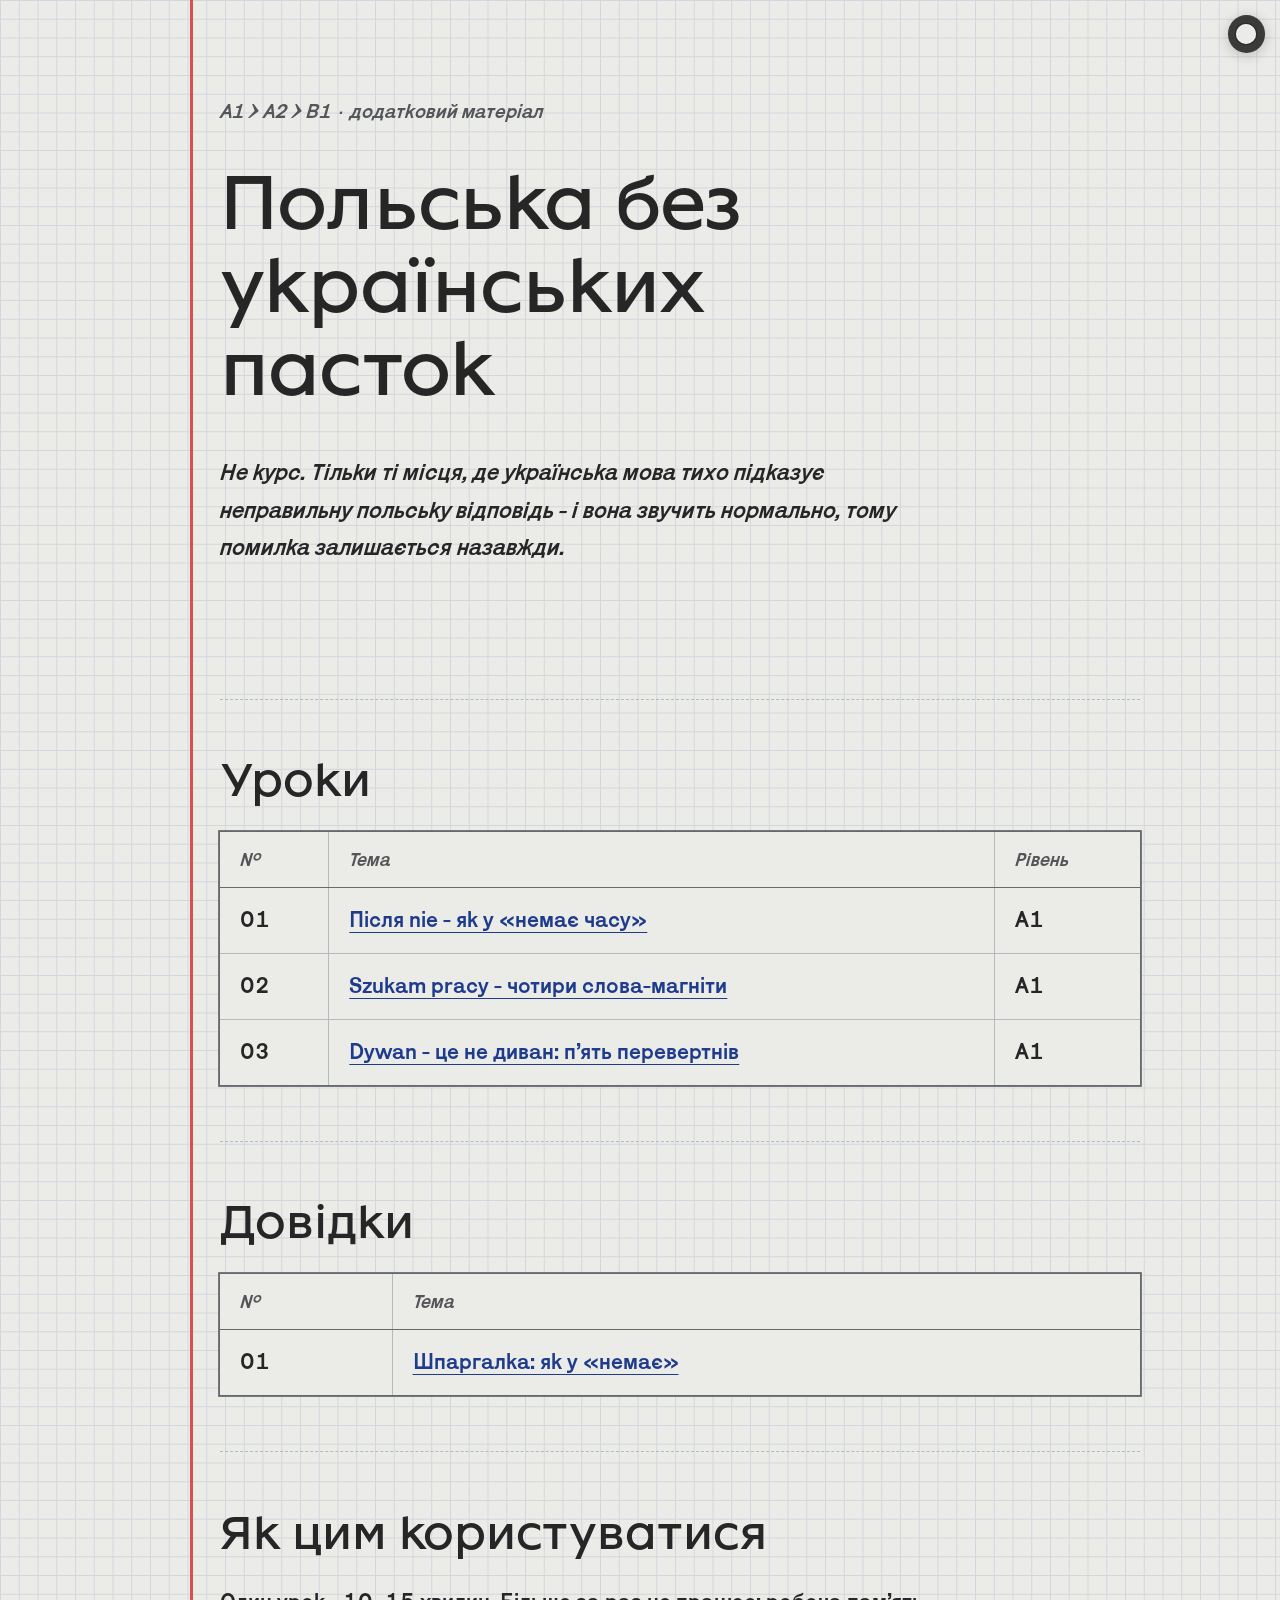
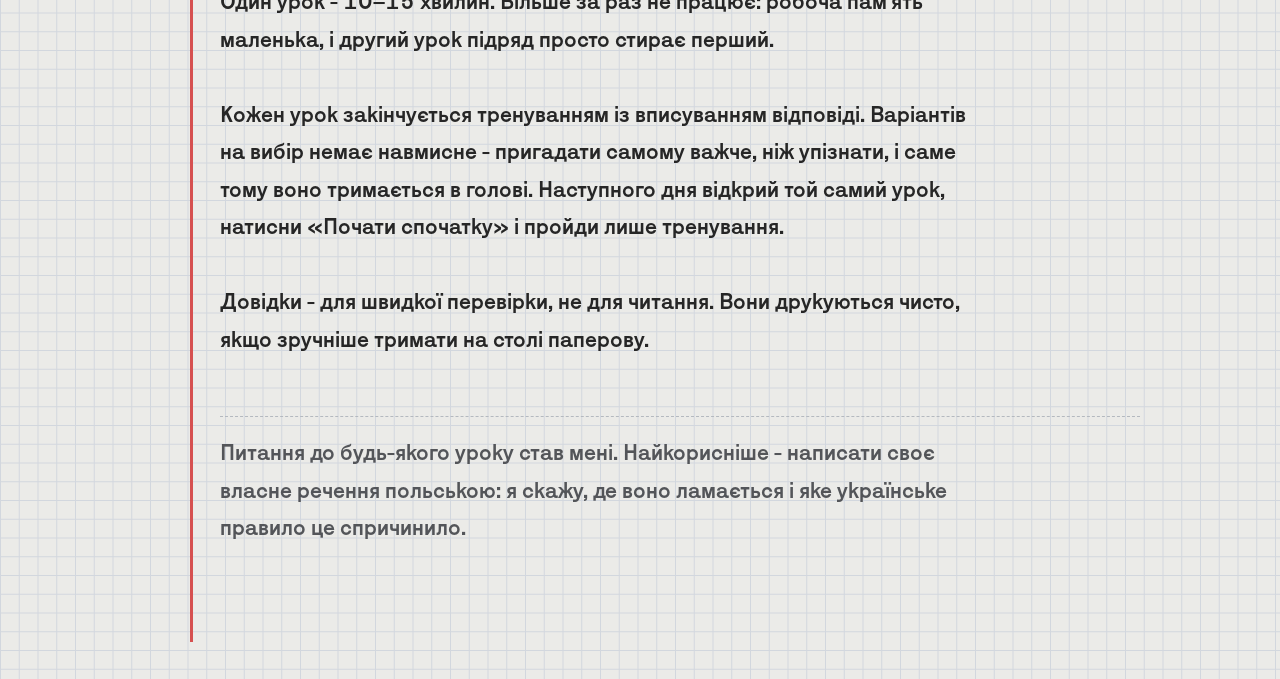
==== commit 98bb6838: "Add lessons/0003-falszywi-przyjaciele.html Co-Authored-By: Claude Opus 5.5 <noreply@anthropic.com> C" ====
--- a/index.html
+++ b/index.html
@@ -23,6 +23,7 @@
   <tbody>
     <tr><td>01</td><td><a href="lessons/0001-dopelniacz-po-zaprzeczeniu.html">Після nie - як у «немає часу»</a></td><td>A1</td></tr>
     <tr><td>02</td><td><a href="lessons/0002-dopelniacz-po-czasownikach.html">Szukam pracy - чотири слова-магніти</a></td><td>A1</td></tr>
+    <tr><td>03</td><td><a href="lessons/0003-falszywi-przyjaciele.html">Dywan - це не диван: п’ять перевертнів</a></td><td>A1</td></tr>
   </tbody>
 </table>
 
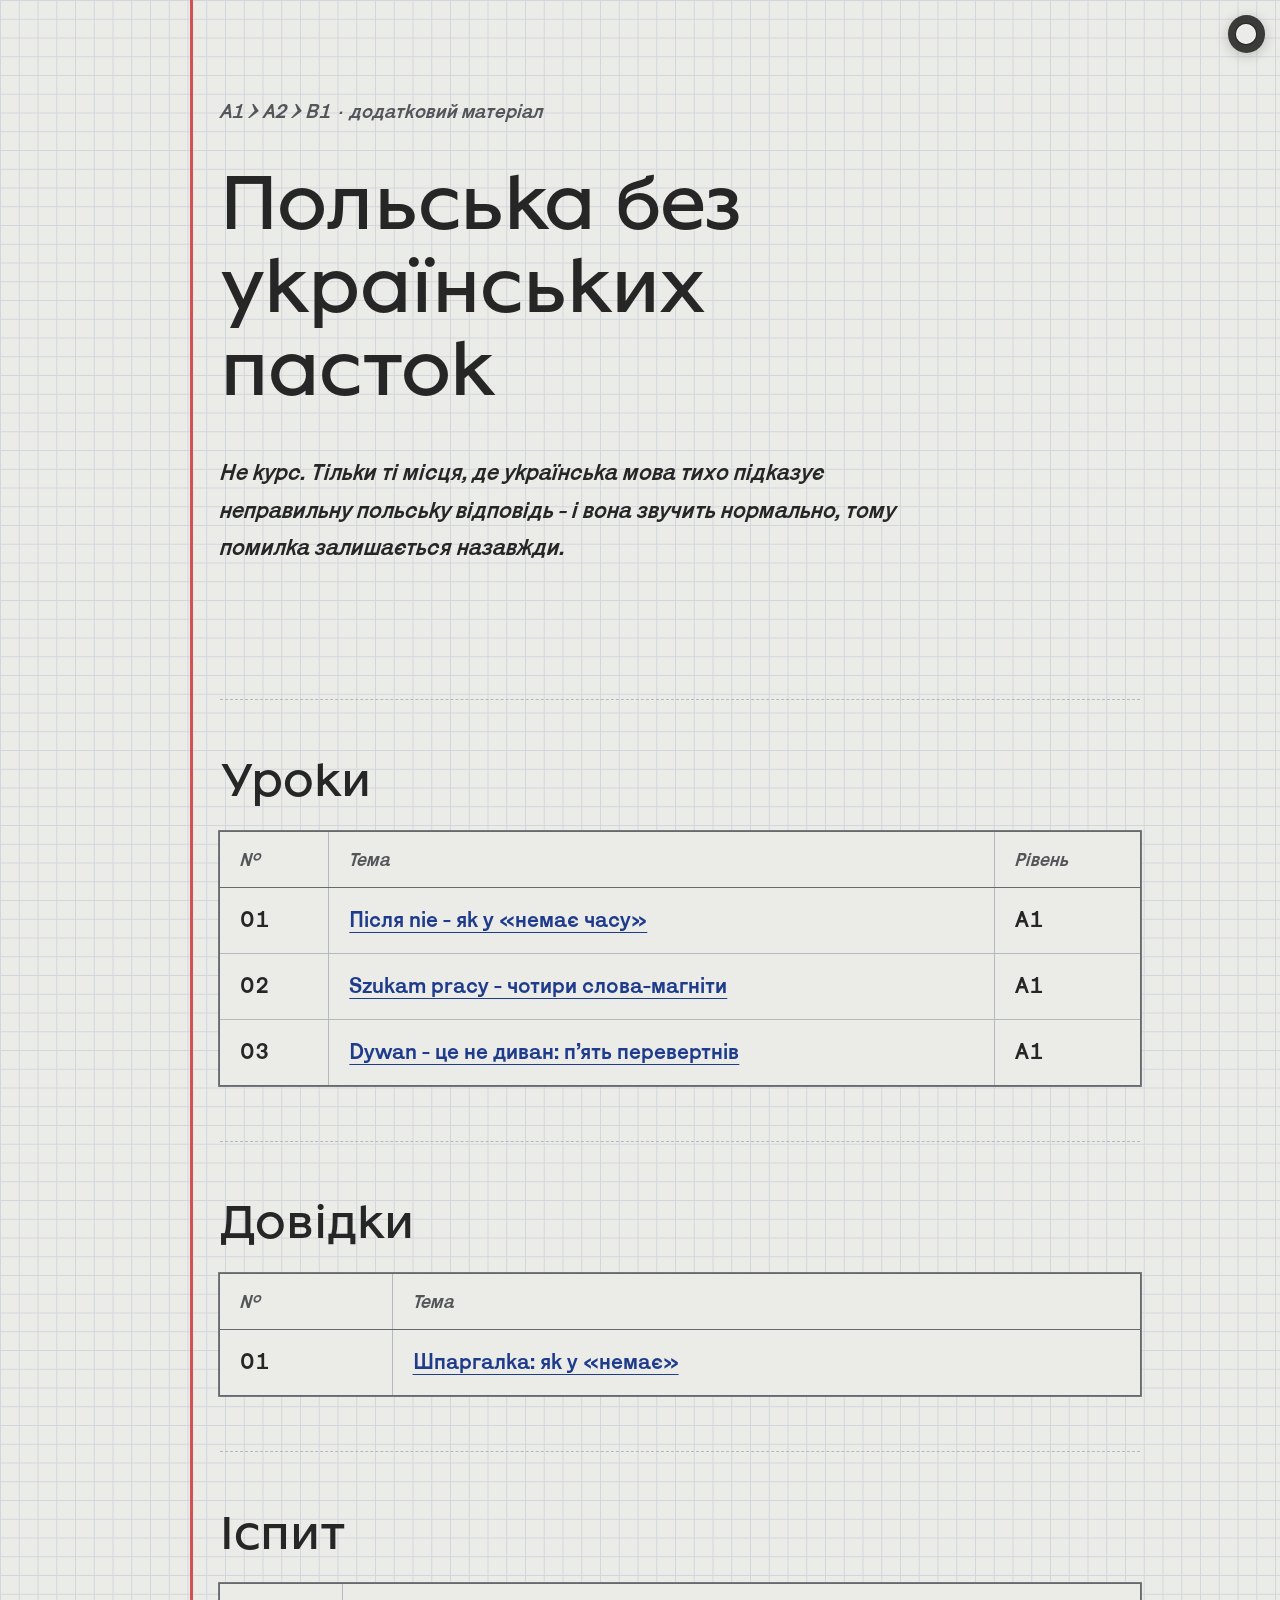
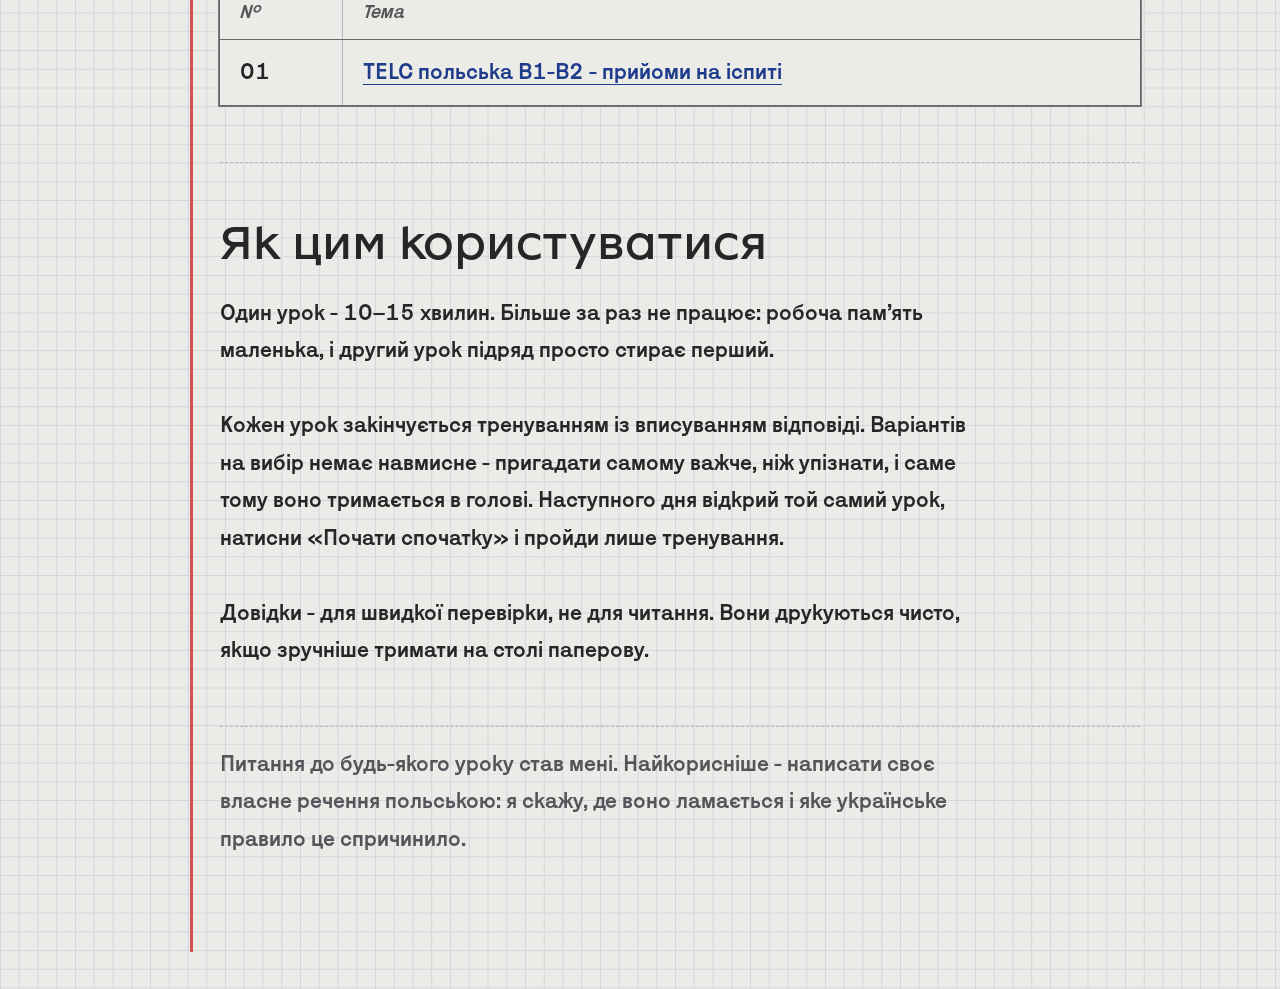
==== commit cfed2880: "Add exam chapter: TELC B1-B2 exam tricks (Ukrainian) New exam/ folder with the TELC Polish B1-B2 exa" ====
--- a/index.html
+++ b/index.html
@@ -36,6 +36,15 @@
   </tbody>
 </table>
 
+<h2>Іспит</h2>
+
+<table>
+  <thead><tr><th>№</th><th>Тема</th></tr></thead>
+  <tbody>
+    <tr><td>01</td><td><a href="exam/0001-telc-pryjomy.html">TELC польська B1-B2 - прийоми на іспиті</a></td></tr>
+  </tbody>
+</table>
+
 <h2>Як цим користуватися</h2>
 
 <p>Один урок - 10–15 хвилин. Більше за раз не працює: робоча пам’ять маленька, і другий урок підряд просто стирає перший.</p>
